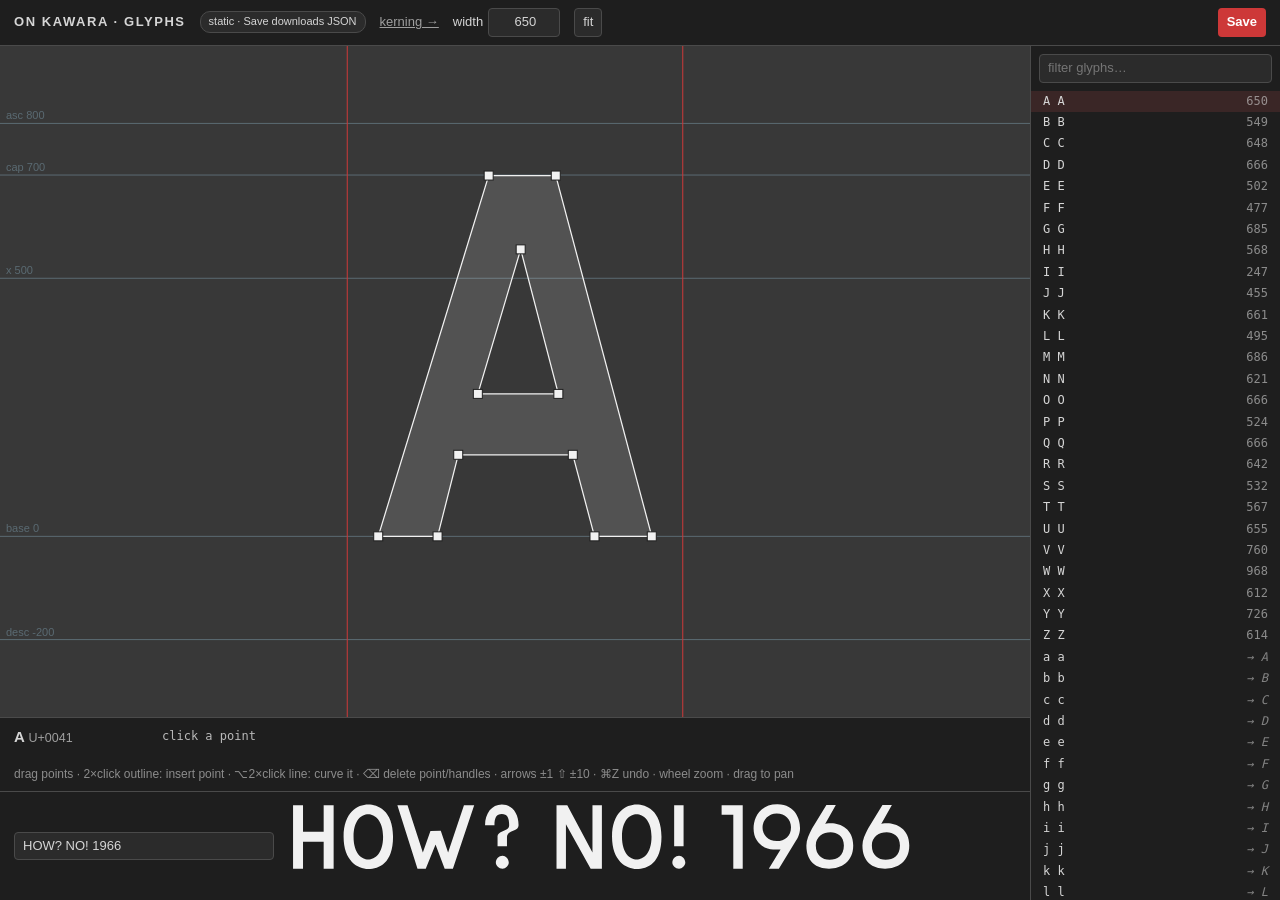
==== www/glyphed.html @ 5fe81267 "Add a browser glyph editor next to the kerning workbench glyphed.html edits outlines and widths; the" ====
<!DOCTYPE html>
<html>
<head>
<meta charset="utf-8">
<title>On Kawara — glyph editor</title>
<style>
  :root {
    --bg: #383838; --fg: #f1f1f1;
    --panel: #1e1e1e; --panel-fg: #d5d5d5; --accent: #cd3838; --line: #4a4a4a;
    --metric: #5a6a72; --handle: #7ec3e0;
  }
  * { box-sizing: border-box; }
  body {
    margin: 0; height: 100vh; display: flex; flex-direction: column;
    background: var(--panel); color: var(--panel-fg);
    font: 13px/1.45 -apple-system, "Segoe UI", Helvetica, Arial, sans-serif;
    -webkit-font-smoothing: antialiased;
  }
  header {
    display: flex; align-items: center; gap: 14px; padding: 8px 14px;
    border-bottom: 1px solid var(--line); flex-wrap: wrap;
  }
  header h1 { font-size: 13px; letter-spacing: .12em; margin: 0; font-weight: 600; }
  header a { color: var(--panel-fg); opacity: .7; }
  header label { display: flex; align-items: center; gap: 5px; white-space: nowrap; }
  select, input[type=text], input[type=number], button {
    background: #2b2b2b; color: var(--panel-fg); border: 1px solid var(--line);
    border-radius: 4px; padding: 4px 8px; font: inherit;
  }
  button { cursor: pointer; }
  button:hover { border-color: #888; }
  button.primary { background: var(--accent); color: #fff; border-color: transparent; font-weight: 600; }
  #status { font-size: 12px; opacity: .85; min-width: 130px; }
  #mode-pill { font-size: 11px; padding: 2px 8px; border-radius: 10px; background: #2b2b2b; border: 1px solid var(--line); }
  main { flex: 1; display: flex; min-height: 0; }
  #stage { flex: 1; display: flex; flex-direction: column; min-width: 0; }
  #canvas { flex: 1; display: block; background: var(--bg); cursor: default; touch-action: none; }
  #canvas .metric { stroke: var(--metric); stroke-width: 1; vector-effect: non-scaling-stroke; }
  #canvas .metric.accent { stroke: var(--accent); }
  #canvas text.mlabel { fill: var(--metric); font-size: 11px; }
  #canvas .outline { fill: rgba(241,241,241,.14); stroke: #f1f1f1; stroke-width: 1.25; vector-effect: non-scaling-stroke; }
  #canvas .outline.ghost { fill: rgba(241,241,241,.10); stroke: none; }
  #canvas .handle-line { stroke: var(--handle); stroke-width: 1; vector-effect: non-scaling-stroke; opacity: .7; }
  #canvas .seg { fill: none; stroke: rgba(0,0,0,0); stroke-width: 12; vector-effect: non-scaling-stroke; pointer-events: stroke; cursor: copy; }
  #canvas .seg:hover { stroke: rgba(126,195,224,.35); }
  #canvas .node { cursor: grab; }
  #canvas .node.on  { fill: #f1f1f1; stroke: #1e1e1e; stroke-width: 1; }
  #canvas .node.off { fill: var(--bg); stroke: var(--handle); stroke-width: 1.5; }
  #canvas .node.sel { fill: var(--accent); stroke: #fff; }
  #inspector {
    border-top: 1px solid var(--line); padding: 8px 14px;
    display: flex; gap: 18px; align-items: center; flex-wrap: wrap; min-height: 46px;
  }
  #glyphname { font-size: 15px; font-weight: 600; min-width: 130px; }
  #glyphname small { font-weight: 400; opacity: .7; }
  #nodeinfo { font-family: ui-monospace, Menlo, monospace; font-size: 12px; opacity: .85; min-width: 170px; }
  #widthval { width: 72px; text-align: right; }
  #hint { opacity: .6; font-size: 12px; }
  #previewbar { border-top: 1px solid var(--line); padding: 6px 14px; display: flex; gap: 10px; align-items: center; }
  #previewtext { width: 260px; }
  #preview { flex: 1; height: 96px; }
  #preview path { fill: var(--fg); }
  aside { width: 250px; border-left: 1px solid var(--line); display: flex; flex-direction: column; }
  aside input { margin: 8px; }
  #glyphlist { flex: 1; overflow: auto; font-family: ui-monospace, Menlo, monospace; font-size: 12px; }
  #glyphlist div { display: flex; justify-content: space-between; padding: 2px 12px; cursor: pointer; }
  #glyphlist div:hover { background: #2b2b2b; }
  #glyphlist div.cur { background: #3a2626; }
  #glyphlist .w { opacity: .6; }
  #glyphlist .comp { opacity: .55; font-style: italic; }
</style>
</head>
<body>
<header>
  <h1>ON KAWARA · GLYPHS</h1>
  <span id="mode-pill">…</span>
  <a href="kern.html">kerning →</a>
  <label>width <input type="number" id="widthval" step="1"></label>
  <button id="fit" title="fit the glyph in the view">fit</button>
  <span style="flex:1"></span>
  <span id="status"></span>
  <button id="save" class="primary">Save</button>
</header>
<main>
  <div id="stage">
    <svg id="canvas"></svg>
    <div id="inspector">
      <span id="glyphname">—</span>
      <span id="nodeinfo">click a point</span>
      <span id="hint">drag points · 2×click outline: insert point · ⌥2×click line: curve it · ⌫ delete point/handles · arrows ±1 ⇧ ±10 · ⌘Z undo · wheel zoom · drag to pan</span>
    </div>
    <div id="previewbar">
      <input type="text" id="previewtext" spellcheck="false" autocomplete="off">
      <svg id="preview" preserveAspectRatio="xMinYMid meet"></svg>
    </div>
  </div>
  <aside>
    <input type="text" id="filter" placeholder="filter glyphs…">
    <div id="glyphlist"></div>
  </aside>
</main>

<script src="glyphdata.js"></script>
<script src="kerning.js"></script>
<script>
(function () {
  const $ = s => document.querySelector(s);
  const SVGNS = "http://www.w3.org/2000/svg";
  const canvas = $("#canvas"), status = $("#status");
  let DATA = null, live = false;
  let cur = null;          // current glyph name
  let sel = null;          // {pi, ni} selected node
  let dirty = false;
  let undoStack = [], lastUndoPush = 0;
  let view = { k: 0.5, tx: 200, ty: 550 };   // font -> screen: sx = x*k+tx, sy = -y*k+ty

  // ---------- data ----------
  const G = () => DATA.glyphs[cur];
  const isEditable = () => G().paths.length > 0 || !G().components.length;
  function resolvedPaths(name, seen) {
    // outline paths with component references flattened (translate only)
    const g = DATA.glyphs[name];
    if (!g || (seen = seen || new Set()).has(name)) return [];
    seen.add(name);
    const out = g.paths.map(p => p.nodes);
    for (const c of g.components) {
      const [, , , , tx, ty] = c.transform;
      for (const nodes of resolvedPaths(c.name, seen))
        out.push(nodes.map(n => [n[0] + tx, n[1] + ty, n[2], n[3]]));
    }
    return out;
  }
  function pathD(nodes) {
    const on = nodes.map((n, i) => n[2] !== "OFFCURVE" ? i : -1).filter(i => i >= 0);
    if (!on.length) return "";
    const st = on[on.length - 1];
    let d = `M ${nodes[st][0]} ${nodes[st][1]}`, offs = [];
    for (let s = 1; s <= nodes.length; s++) {
      const n = nodes[(st + s) % nodes.length];
      if (n[2] === "OFFCURVE") { offs.push(n); continue; }
      if (n[2] === "CURVE" && offs.length === 2)
        d += ` C ${offs[0][0]} ${offs[0][1]} ${offs[1][0]} ${offs[1][1]} ${n[0]} ${n[1]}`;
      else d += ` L ${n[0]} ${n[1]}`;
      offs = [];
    }
    return d + " Z";
  }

  // ---------- editor canvas ----------
  const toScreen = (x, y) => [x * view.k + view.tx, -y * view.k + view.ty];
  const toFont = (sx, sy) => [(sx - view.tx) / view.k, -(sy - view.ty) / view.k];
  function el(tag, attrs, parent) {
    const e = document.createElementNS(SVGNS, tag);
    for (const k in attrs) e.setAttribute(k, attrs[k]);
    (parent || canvas).appendChild(e);
    return e;
  }
  function anchorOf(nodes, ni) {
    // the on-curve node an off-curve handle hangs off
    const prev = nodes[(ni - 1 + nodes.length) % nodes.length];
    return prev[2] !== "OFFCURVE" ? (ni - 1 + nodes.length) % nodes.length
                                  : (ni + 1) % nodes.length;
  }
  function segIdx(nodes, si) {
    // the segment ENDING at on-curve node si: its start node and off-curves
    const n = nodes.length, p1 = (si - 1 + n) % n, p2 = (si - 2 + n) % n;
    if (nodes[p1][2] === "OFFCURVE" && nodes[p2][2] === "OFFCURVE")
      return { ai: (si - 3 + n) % n, offs: [p2, p1] };
    return { ai: p1, offs: [] };
  }
  function render() {
    canvas.innerHTML = "";
    if (!cur) return;
    const g = G(), M = DATA.metrics;
    const wpx = canvas.clientWidth;
    // metrics
    for (const [y, label] of [[M.descender, "desc"], [0, "base"],
                              [M.xHeight, "x"], [M.capHeight, "cap"], [M.ascender, "asc"]]) {
      const [, sy] = toScreen(0, y);
      el("line", { x1: 0, y1: sy, x2: wpx, y2: sy, class: "metric" });
      const t = el("text", { x: 6, y: sy - 4, class: "mlabel" });
      t.textContent = `${label} ${y}`;
    }
    for (const [x, cls] of [[0, "metric accent"], [g.width, "metric accent"]]) {
      const [sx] = toScreen(x, 0);
      el("line", { x1: sx, y1: 0, x2: sx, y2: canvas.clientHeight, class: cls });
    }
    // outline (components ghosted, own paths live)
    const world = `matrix(${view.k},0,0,${-view.k},${view.tx},${view.ty})`;
    const d = g.paths.map(p => pathD(p.nodes)).join(" ");
    if (g.components.length) {
      const gd = resolvedPaths(cur).map(pathD).join(" ");
      el("path", { d: gd, class: "outline ghost", transform: world });
    }
    if (d) el("path", { d, class: "outline", transform: world });
    // invisible fat strokes per segment, for insert-point double-clicks
    if (isEditable()) g.paths.forEach((p, pi) => p.nodes.forEach((n, si) => {
      if (n[2] === "OFFCURVE") return;
      const s = segIdx(p.nodes, si), a = p.nodes[s.ai];
      let sd = `M ${a[0]} ${a[1]}`;
      sd += s.offs.length === 2
        ? ` C ${p.nodes[s.offs[0]][0]} ${p.nodes[s.offs[0]][1]} ${p.nodes[s.offs[1]][0]} ${p.nodes[s.offs[1]][1]} ${n[0]} ${n[1]}`
        : ` L ${n[0]} ${n[1]}`;
      const e = el("path", { d: sd, class: "seg", transform: world });
      e.dataset.pi = pi; e.dataset.si = si;
    }));
    // handles + nodes
    g.paths.forEach((p, pi) => p.nodes.forEach((n, ni) => {
      if (n[2] !== "OFFCURVE") return;
      const a = p.nodes[anchorOf(p.nodes, ni)];
      const [x1, y1] = toScreen(n[0], n[1]), [x2, y2] = toScreen(a[0], a[1]);
      el("line", { x1, y1, x2, y2, class: "handle-line" });
    }));
    g.paths.forEach((p, pi) => p.nodes.forEach((n, ni) => {
      const [sx, sy] = toScreen(n[0], n[1]);
      const isSel = sel && sel.pi === pi && sel.ni === ni;
      const cls = `node ${n[2] === "OFFCURVE" ? "off" : "on"}${isSel ? " sel" : ""}`;
      const e = n[2] === "OFFCURVE"
        ? el("circle", { cx: sx, cy: sy, r: 4.5, class: cls })
        : el("rect", { x: sx - 4.5, y: sy - 4.5, width: 9, height: 9, class: cls });
      e.dataset.pi = pi; e.dataset.ni = ni;
    }));
    updateInspector();
  }
  function updateInspector() {
    const g = G();
    $("#glyphname").innerHTML = g ? `${g.name} <small>${g.unicode ? "U+" + g.unicode : ""}${
      g.components.length ? " · component of " + g.components.map(c => c.name).join("+") : ""}</small>` : "—";
    $("#widthval").value = g ? g.width : "";
    const ni = $("#nodeinfo");
    if (sel && g.paths[sel.pi]) {
      const n = g.paths[sel.pi].nodes[sel.ni];
      ni.textContent = `${n[2]}${n[3] ? " SMOOTH" : ""}  (${n[0]}, ${n[1]})`;
    } else ni.textContent = g && !g.paths.length ? "no outline — component or space" : "click a point";
  }
  function fit() {
    const g = G();
    if (!g) return;
    const w = canvas.clientWidth, h = canvas.clientHeight;
    view.k = Math.min(w / (g.width + 500), h / 1300);
    view.tx = (w - g.width * view.k) / 2;
    view.ty = h / 2 + 300 * view.k;   // centre of [-200, 800] at mid-height
    render();
  }

  // ---------- editing ----------
  function pushUndo(force) {
    if (!force && Date.now() - lastUndoPush < 400) return;
    undoStack.push(JSON.stringify({ paths: G().paths, width: G().width }));
    if (undoStack.length > 200) undoStack.shift();
    lastUndoPush = Date.now();
  }
  function undo() {
    if (!undoStack.length) return;
    const snap = JSON.parse(undoStack.pop());
    G().paths = snap.paths; G().width = snap.width;
    markDirty(); render(); renderPreview();
  }
  function markDirty() {
    dirty = true;
    status.textContent = "● unsaved changes";
  }
  function moveNode(pi, ni, dx, dy) {
    const nodes = G().paths[pi].nodes, n = nodes[ni];
    if (n[2] !== "OFFCURVE") {
      // an on-curve point drags its attached handles along
      n[0] += dx; n[1] += dy;
      for (const j of [(ni - 1 + nodes.length) % nodes.length, (ni + 1) % nodes.length]) {
        if (nodes[j][2] === "OFFCURVE" && anchorOf(nodes, j) === ni) {
          nodes[j][0] += dx; nodes[j][1] += dy;
        }
      }
    } else {
      n[0] += dx; n[1] += dy;
      const ai = anchorOf(nodes, ni), a = nodes[ai];
      if (a[3]) {  // smooth anchor: keep the opposite handle collinear
        const oi = (ai === (ni + 1) % nodes.length)
          ? (ai + 1) % nodes.length : (ai - 1 + nodes.length) % nodes.length;
        const o = nodes[oi];
        if (o[2] === "OFFCURVE" && oi !== ni) {
          const vx = a[0] - n[0], vy = a[1] - n[1], len = Math.hypot(vx, vy) || 1;
          const olen = Math.hypot(o[0] - a[0], o[1] - a[1]);
          o[0] = Math.round(a[0] + vx / len * olen);
          o[1] = Math.round(a[1] + vy / len * olen);
        }
      }
    }
    markDirty();
  }

  // ---------- topology: insert / convert / delete ----------
  const lerp = (a, b, t) => [a[0] + (b[0] - a[0]) * t, a[1] + (b[1] - a[1]) * t];
  const rn = p => [Math.round(p[0]), Math.round(p[1])];
  function rotateTo(nodes, ai) {
    // make index ai the first node so segment edits are contiguous splices
    nodes.push(...nodes.splice(0, ai));
  }
  function cubicAt(A, c1, c2, B, t) {
    const u = 1 - t;
    return [u*u*u*A[0] + 3*u*u*t*c1[0] + 3*u*t*t*c2[0] + t*t*t*B[0],
            u*u*u*A[1] + 3*u*u*t*c1[1] + 3*u*t*t*c2[1] + t*t*t*B[1]];
  }
  function insertOnSegment(pi, si, fx, fy) {
    const nodes = G().paths[pi].nodes, s = segIdx(nodes, si);
    rotateTo(nodes, s.ai);
    if (s.offs.length) {
      // cubic: de Casteljau split at the t nearest the click — shape unchanged
      const [A, c1, c2, B] = nodes.slice(0, 4);
      let bt = 0.5, bd = Infinity;
      for (let t = 0.02; t < 1; t += 0.02) {
        const p = cubicAt(A, c1, c2, B, t);
        const d2 = (p[0] - fx) ** 2 + (p[1] - fy) ** 2;
        if (d2 < bd) { bd = d2; bt = t; }
      }
      const p01 = lerp(A, c1, bt), p12 = lerp(c1, c2, bt), p23 = lerp(c2, B, bt);
      const p012 = lerp(p01, p12, bt), p123 = lerp(p12, p23, bt);
      const P = lerp(p012, p123, bt);
      nodes.splice(1, 2,
        [...rn(p01), "OFFCURVE", false], [...rn(p012), "OFFCURVE", false],
        [...rn(P), "CURVE", true],
        [...rn(p123), "OFFCURVE", false], [...rn(p23), "OFFCURVE", false]);
    } else {
      // line: put the new point on the segment, where clicked
      const [A, B] = nodes;
      const abx = B[0] - A[0], aby = B[1] - A[1];
      const t = Math.max(.05, Math.min(.95,
        ((fx - A[0]) * abx + (fy - A[1]) * aby) / (abx * abx + aby * aby || 1)));
      nodes.splice(1, 0, [...rn(lerp(A, B, t)), "LINE", false]);
    }
    sel = null; markDirty();
  }
  function lineToCurve(pi, si) {
    const nodes = G().paths[pi].nodes, s = segIdx(nodes, si);
    if (s.offs.length) return;   // already a curve
    rotateTo(nodes, s.ai);
    const [A, B] = nodes;
    B[2] = "CURVE";
    nodes.splice(1, 0,
      [...rn(lerp(A, B, 1 / 3)), "OFFCURVE", false],
      [...rn(lerp(A, B, 2 / 3)), "OFFCURVE", false]);
    sel = null; markDirty();
  }
  function deleteSelected() {
    if (!sel || !isEditable()) return;
    const nodes = G().paths[sel.pi].nodes, node = nodes[sel.ni];
    if (node[2] === "OFFCURVE") {
      // drop both handles — the segment falls back to a straight line
      pushUndo(true);
      let bi = sel.ni;
      while (nodes[bi][2] === "OFFCURVE") bi = (bi + 1) % nodes.length;
      rotateTo(nodes, segIdx(nodes, bi).ai);
      nodes.splice(1, 2);
      nodes[1][2] = "LINE"; nodes[1][3] = false;
    } else {
      if (nodes.filter(n => n[2] !== "OFFCURVE").length <= 2) {
        status.textContent = "not deleted — a contour needs 3+ on-curve points";
        return;
      }
      pushUndo(true);
      const s = segIdx(nodes, sel.ni);
      rotateTo(nodes, s.ai);
      nodes.splice(1, s.offs.length + 1);      // incoming handles + the point
      if (nodes[1][2] === "OFFCURVE") {        // outgoing handles too
        nodes.splice(1, 2);
        nodes[1][2] = "LINE"; nodes[1][3] = false;
      }
    }
    sel = null; markDirty();
  }

  let drag = null;   // {pi, ni, fx, fy} or {pan: true, sx, sy, tx, ty}
  canvas.addEventListener("pointerdown", e => {
    const t = e.target;
    if (t.dataset && t.dataset.ni !== undefined && isEditable()) {
      sel = { pi: +t.dataset.pi, ni: +t.dataset.ni };
      const [fx, fy] = toFont(e.offsetX, e.offsetY);
      drag = { pi: sel.pi, ni: sel.ni, fx, fy };
      pushUndo(true);
      render();
    } else {
      drag = { pan: true, sx: e.offsetX, sy: e.offsetY, tx: view.tx, ty: view.ty };
    }
    canvas.setPointerCapture(e.pointerId);
  });
  canvas.addEventListener("pointermove", e => {
    if (!drag) return;
    if (drag.pan) {
      view.tx = drag.tx + e.offsetX - drag.sx;
      view.ty = drag.ty + e.offsetY - drag.sy;
      render();
      return;
    }
    const [fx, fy] = toFont(e.offsetX, e.offsetY);
    const dx = Math.round(fx - drag.fx), dy = Math.round(fy - drag.fy);
    if (!dx && !dy) return;
    moveNode(drag.pi, drag.ni, dx, dy);
    drag.fx += dx; drag.fy += dy;
    render(); renderPreview();
  });
  canvas.addEventListener("pointerup", () => { drag = null; });
  canvas.addEventListener("dblclick", e => {
    const t = e.target;
    if (!t.dataset || t.dataset.si === undefined || !isEditable()) return;
    pushUndo(true);
    const [fx, fy] = toFont(e.offsetX, e.offsetY);
    if (e.altKey) lineToCurve(+t.dataset.pi, +t.dataset.si);
    else insertOnSegment(+t.dataset.pi, +t.dataset.si, fx, fy);
    render(); renderPreview();
  });
  canvas.addEventListener("wheel", e => {
    e.preventDefault();
    const f = Math.exp(-e.deltaY * 0.002);
    const [fx, fy] = toFont(e.offsetX, e.offsetY);
    view.k *= f;
    view.tx = e.offsetX - fx * view.k;
    view.ty = e.offsetY + fy * view.k;
    render();
  }, { passive: false });

  document.addEventListener("keydown", e => {
    if (e.target.tagName === "INPUT" || e.target.tagName === "TEXTAREA") return;
    if ((e.metaKey || e.ctrlKey) && e.key.toLowerCase() === "z") { undo(); e.preventDefault(); return; }
    if (!sel || !isEditable()) return;
    if (e.key === "Backspace" || e.key === "Delete") {
      deleteSelected(); render(); renderPreview();
      e.preventDefault(); return;
    }
    const step = e.shiftKey ? 10 : 1;
    const dir = { ArrowLeft: [-step, 0], ArrowRight: [step, 0],
                  ArrowUp: [0, step], ArrowDown: [0, -step] }[e.key];
    if (!dir) return;
    pushUndo();
    moveNode(sel.pi, sel.ni, dir[0], dir[1]);
    render(); renderPreview();
    e.preventDefault();
  });

  $("#widthval").addEventListener("change", e => {
    const v = parseInt(e.target.value, 10);
    if (isNaN(v) || v < 0 || !cur) return;
    pushUndo(true);
    G().width = v;
    markDirty(); render(); renderPreview();
  });
  $("#fit").addEventListener("click", fit);

  // ---------- preview strip ----------
  const charToGlyph = {};
  function renderPreview() {
    const svg = $("#preview");
    svg.innerHTML = "";
    const kern = window.KAWARA ? window.KAWARA.kerning : {};
    let x = 0, prev = null;
    const frag = document.createDocumentFragment();
    for (const ch of $("#previewtext").value) {
      const name = charToGlyph[ch];
      if (!name) { prev = null; x += 299; continue; }
      if (prev && kern[prev] && kern[prev][name] !== undefined) x += kern[prev][name];
      const d = resolvedPaths(name).map(pathD).join(" ");
      if (d) {
        const p = document.createElementNS(SVGNS, "path");
        p.setAttribute("d", d);
        p.setAttribute("transform", `translate(${x},0) scale(1,-1)`);
        frag.appendChild(p);
      }
      x += DATA.glyphs[name].width;
      prev = name;
    }
    svg.setAttribute("viewBox", `-40 -780 ${Math.max(x + 80, 400)} 1060`);
    svg.appendChild(frag);
  }
  $("#previewtext").addEventListener("input", () => {
    localStorage.kawaraGlyphSample = $("#previewtext").value;
    renderPreview();
  });

  // ---------- glyph list ----------
  function renderList() {
    const q = $("#filter").value.trim().toLowerCase();
    const list = $("#glyphlist");
    list.innerHTML = "";
    for (const name of DATA.order) {
      const g = DATA.glyphs[name];
      const ch = DATA.glyphToChar[name] || "";
      if (q && !name.toLowerCase().includes(q) && ch.toLowerCase() !== q) continue;
      const row = document.createElement("div");
      if (name === cur) row.classList.add("cur");
      const tag = g.components.length ? `<span class="comp">→ ${g.components.map(c => c.name).join("+")}</span>`
                                      : `<span class="w">${g.width}</span>`;
      row.innerHTML = `<span>${ch ? ch + "  " : ""}${name}</span>${tag}`;
      row.onclick = () => selectGlyph(name);
      list.appendChild(row);
    }
  }
  $("#filter").addEventListener("input", renderList);
  function selectGlyph(name) {
    if (dirty && !confirm("Discard unsaved changes to " + cur + "?")) return;
    cur = name; sel = null; dirty = false; undoStack = [];
    status.textContent = "";
    renderList(); fit(); renderPreview();
  }

  // ---------- save ----------
  async function save() {
    if (!cur) return;
    const g = G();
    const body = { name: cur, width: g.width };
    if (g.paths.length) body.paths = g.paths;
    if (live) {
      status.textContent = "saving + rebuilding…";
      try {
        const res = await fetch("/api/glyph", {
          method: "POST", headers: { "Content-Type": "application/json" },
          body: JSON.stringify(body),
        });
        const out = await res.json();
        if (!res.ok) throw new Error(out.error || res.status);
        dirty = false;
        status.textContent = `saved ${cur} · font rebuilt`;
      } catch (err) {
        status.textContent = "save failed: " + err.message;
      }
    } else {
      const blob = new Blob([JSON.stringify(body, null, 1)], { type: "application/json" });
      const a = document.createElement("a");
      a.href = URL.createObjectURL(blob);
      a.download = `glyph-${cur}.json`;
      a.click();
      dirty = false;
      status.textContent = `downloaded — run: make apply-glyph FILE=glyph-${cur}.json`;
    }
  }
  $("#save").addEventListener("click", save);
  window.addEventListener("beforeunload", e => { if (dirty) e.preventDefault(); });

  // ---------- init ----------
  async function init() {
    try {
      const res = await fetch("/api/glyphs");
      if (!res.ok) throw new Error();
      DATA = await res.json();
      live = true;
    } catch {
      DATA = window.KAWARA_GLYPHS || null;
      live = false;
    }
    $("#mode-pill").textContent = live ? "live · saves to kawara2.glyphs" : "static · Save downloads JSON";
    if (!DATA) {
      document.body.innerHTML = "<p style='padding:2em'>glyphdata.js missing — run <code>make build</code> first.</p>";
      return;
    }
    for (const [g, c] of Object.entries(DATA.glyphToChar)) charToGlyph[c] = g;
    $("#previewtext").value = localStorage.kawaraGlyphSample || "HOW? NO! 1966";
    const want = new URLSearchParams(location.search).get("g");
    cur = (want && DATA.glyphs[want]) ? want
        : DATA.order.find(n => DATA.glyphs[n].paths.length) || DATA.order[0];
    renderList(); fit(); renderPreview();
    new ResizeObserver(() => { render(); }).observe(canvas);
  }
  init();
})();
</script>
</body>
</html>
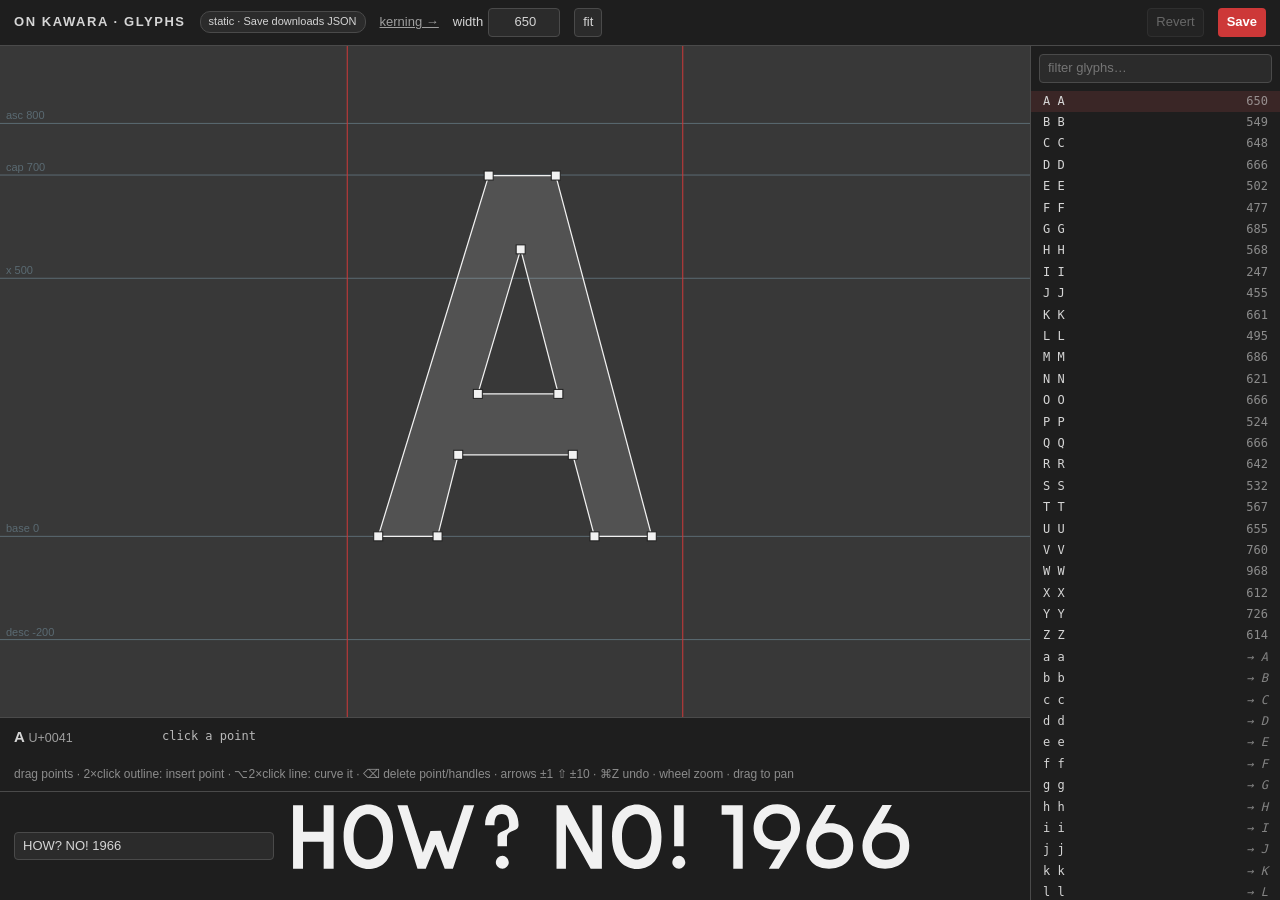
==== commit da2634ec: "Add a Revert button to the glyph editor Restores the glyph to its last saved state (as loaded, or as" ====
--- a/www/glyphed.html
+++ b/www/glyphed.html
@@ -29,6 +29,7 @@
   }
   button { cursor: pointer; }
   button:hover { border-color: #888; }
+  button:disabled { opacity: .4; cursor: default; border-color: var(--line); }
   button.primary { background: var(--accent); color: #fff; border-color: transparent; font-weight: 600; }
   #status { font-size: 12px; opacity: .85; min-width: 130px; }
   #mode-pill { font-size: 11px; padding: 2px 8px; border-radius: 10px; background: #2b2b2b; border: 1px solid var(--line); }
@@ -79,6 +80,7 @@
   <button id="fit" title="fit the glyph in the view">fit</button>
   <span style="flex:1"></span>
   <span id="status"></span>
+  <button id="revert" title="discard changes since the last save (⌘Z brings them back)" disabled>Revert</button>
   <button id="save" class="primary">Save</button>
 </header>
 <main>
@@ -110,7 +112,7 @@
   let DATA = null, live = false;
   let cur = null;          // current glyph name
   let sel = null;          // {pi, ni} selected node
-  let dirty = false;
+  let dirty = false, savedState = "";
   let undoStack = [], lastUndoPush = 0;
   let view = { k: 0.5, tx: 200, ty: 550 };   // font -> screen: sx = x*k+tx, sy = -y*k+ty
 
@@ -149,6 +151,12 @@
   // ---------- editor canvas ----------
   const toScreen = (x, y) => [x * view.k + view.tx, -y * view.k + view.ty];
   const toFont = (sx, sy) => [(sx - view.tx) / view.k, -(sy - view.ty) / view.k];
+  function canvasXY(e) {
+    // offsetX is relative to the event target, which for a node or segment
+    // is an SVG child — always measure against the canvas itself
+    const r = canvas.getBoundingClientRect();
+    return [e.clientX - r.left, e.clientY - r.top];
+  }
   function el(tag, attrs, parent) {
     const e = document.createElementNS(SVGNS, tag);
     for (const k in attrs) e.setAttribute(k, attrs[k]);
@@ -228,8 +236,8 @@
       g.components.length ? " · component of " + g.components.map(c => c.name).join("+") : ""}</small>` : "—";
     $("#widthval").value = g ? g.width : "";
     const ni = $("#nodeinfo");
-    if (sel && g.paths[sel.pi]) {
-      const n = g.paths[sel.pi].nodes[sel.ni];
+    const n = sel && g.paths[sel.pi] && g.paths[sel.pi].nodes[sel.ni];
+    if (n) {
       ni.textContent = `${n[2]}${n[3] ? " SMOOTH" : ""}  (${n[0]}, ${n[1]})`;
     } else ni.textContent = g && !g.paths.length ? "no outline — component or space" : "click a point";
   }
@@ -244,9 +252,10 @@
   }
 
   // ---------- editing ----------
+  const snapshot = () => JSON.stringify({ paths: G().paths, width: G().width });
   function pushUndo(force) {
     if (!force && Date.now() - lastUndoPush < 400) return;
-    undoStack.push(JSON.stringify({ paths: G().paths, width: G().width }));
+    undoStack.push(snapshot());
     if (undoStack.length > 200) undoStack.shift();
     lastUndoPush = Date.now();
   }
@@ -254,11 +263,29 @@
     if (!undoStack.length) return;
     const snap = JSON.parse(undoStack.pop());
     G().paths = snap.paths; G().width = snap.width;
+    if (sel && !(G().paths[sel.pi] && G().paths[sel.pi].nodes[sel.ni])) sel = null;
     markDirty(); render(); renderPreview();
   }
+  function revert() {
+    // back to the last saved state; undoable, so no confirm needed
+    if (!dirty) return;
+    pushUndo(true);
+    const snap = JSON.parse(savedState);
+    G().paths = snap.paths; G().width = snap.width;
+    sel = null;
+    markDirty(); render(); renderPreview();
+    status.textContent = "reverted · ⌘Z to restore edits";
+  }
+  function markClean() {
+    savedState = snapshot();
+    dirty = false;
+    $("#revert").disabled = true;
+  }
   function markDirty() {
-    dirty = true;
-    status.textContent = "● unsaved changes";
+    // undoing back to the saved state makes the glyph clean again
+    dirty = snapshot() !== savedState;
+    status.textContent = dirty ? "● unsaved changes" : "";
+    $("#revert").disabled = !dirty;
   }
   function moveNode(pi, ni, dx, dy) {
     const nodes = G().paths[pi].nodes, n = nodes[ni];
@@ -277,7 +304,14 @@
         const oi = (ai === (ni + 1) % nodes.length)
           ? (ai + 1) % nodes.length : (ai - 1 + nodes.length) % nodes.length;
         const o = nodes[oi];
-        if (o[2] === "OFFCURVE" && oi !== ni) {
+        if (o[2] !== "OFFCURVE") {
+          // the other side is a straight line: the handle may only slide
+          // along that line's direction, or the "smooth" point gets a kink
+          const vx = a[0] - o[0], vy = a[1] - o[1], len = Math.hypot(vx, vy) || 1;
+          const t = Math.max(0, ((n[0] - a[0]) * vx + (n[1] - a[1]) * vy) / len);
+          n[0] = Math.round(a[0] + vx / len * t);
+          n[1] = Math.round(a[1] + vy / len * t);
+        } else if (oi !== ni) {
           const vx = a[0] - n[0], vy = a[1] - n[1], len = Math.hypot(vx, vy) || 1;
           const olen = Math.hypot(o[0] - a[0], o[1] - a[1]);
           o[0] = Math.round(a[0] + vx / len * olen);
@@ -291,53 +325,69 @@
   // ---------- topology: insert / convert / delete ----------
   const lerp = (a, b, t) => [a[0] + (b[0] - a[0]) * t, a[1] + (b[1] - a[1]) * t];
   const rn = p => [Math.round(p[0]), Math.round(p[1])];
-  function rotateTo(nodes, ai) {
-    // make index ai the first node so segment edits are contiguous splices
+  function editFrom(nodes, ai, fn) {
+    // Run fn with index ai rotated to the front, so segment edits are
+    // contiguous splices, then rotate back: the last node is the contour's
+    // start point in .glyphs files, and it must not move (start point,
+    // direction and git diffs all depend on it).
+    const before = nodes.slice();
     nodes.push(...nodes.splice(0, ai));
+    fn(nodes);
+    let k = nodes.indexOf(before[before.length - 1]);
+    for (let i = before.length - 1; k < 0 && i >= 0; i--)   // start was deleted:
+      if (before[i][2] !== "OFFCURVE") k = nodes.indexOf(before[i]);   // previous on-curve
+    if (k >= 0) nodes.push(...nodes.splice(0, k + 1));
   }
   function cubicAt(A, c1, c2, B, t) {
     const u = 1 - t;
     return [u*u*u*A[0] + 3*u*u*t*c1[0] + 3*u*t*t*c2[0] + t*t*t*B[0],
             u*u*u*A[1] + 3*u*u*t*c1[1] + 3*u*t*t*c2[1] + t*t*t*B[1]];
   }
+  function nearestT(A, c1, c2, B, fx, fy) {
+    // coarse scan, then narrow around the best sample
+    const dist = t => { const p = cubicAt(A, c1, c2, B, t); return (p[0] - fx) ** 2 + (p[1] - fy) ** 2; };
+    let bt = 0.5, bd = Infinity;
+    for (let t = 0.02; t < 1; t += 0.02) { const d = dist(t); if (d < bd) { bd = d; bt = t; } }
+    for (let step = 0.01; step > 1e-4; step /= 2)
+      for (const t of [bt - step, bt + step])
+        if (t > 0 && t < 1) { const d = dist(t); if (d < bd) { bd = d; bt = t; } }
+    return bt;
+  }
   function insertOnSegment(pi, si, fx, fy) {
     const nodes = G().paths[pi].nodes, s = segIdx(nodes, si);
-    rotateTo(nodes, s.ai);
-    if (s.offs.length) {
-      // cubic: de Casteljau split at the t nearest the click — shape unchanged
-      const [A, c1, c2, B] = nodes.slice(0, 4);
-      let bt = 0.5, bd = Infinity;
-      for (let t = 0.02; t < 1; t += 0.02) {
-        const p = cubicAt(A, c1, c2, B, t);
-        const d2 = (p[0] - fx) ** 2 + (p[1] - fy) ** 2;
-        if (d2 < bd) { bd = d2; bt = t; }
+    editFrom(nodes, s.ai, nodes => {
+      if (s.offs.length) {
+        // cubic: de Casteljau split at the t nearest the click — shape unchanged
+        const [A, c1, c2, B] = nodes.slice(0, 4);
+        const t = nearestT(A, c1, c2, B, fx, fy);
+        const p01 = lerp(A, c1, t), p12 = lerp(c1, c2, t), p23 = lerp(c2, B, t);
+        const p012 = lerp(p01, p12, t), p123 = lerp(p12, p23, t);
+        const P = lerp(p012, p123, t);
+        nodes.splice(1, 2,
+          [...rn(p01), "OFFCURVE", false], [...rn(p012), "OFFCURVE", false],
+          [...rn(P), "CURVE", true],
+          [...rn(p123), "OFFCURVE", false], [...rn(p23), "OFFCURVE", false]);
+      } else {
+        // line: put the new point on the segment, where clicked
+        const [A, B] = nodes;
+        const abx = B[0] - A[0], aby = B[1] - A[1];
+        const t = Math.max(.05, Math.min(.95,
+          ((fx - A[0]) * abx + (fy - A[1]) * aby) / (abx * abx + aby * aby || 1)));
+        nodes.splice(1, 0, [...rn(lerp(A, B, t)), "LINE", false]);
       }
-      const p01 = lerp(A, c1, bt), p12 = lerp(c1, c2, bt), p23 = lerp(c2, B, bt);
-      const p012 = lerp(p01, p12, bt), p123 = lerp(p12, p23, bt);
-      const P = lerp(p012, p123, bt);
-      nodes.splice(1, 2,
-        [...rn(p01), "OFFCURVE", false], [...rn(p012), "OFFCURVE", false],
-        [...rn(P), "CURVE", true],
-        [...rn(p123), "OFFCURVE", false], [...rn(p23), "OFFCURVE", false]);
-    } else {
-      // line: put the new point on the segment, where clicked
-      const [A, B] = nodes;
-      const abx = B[0] - A[0], aby = B[1] - A[1];
-      const t = Math.max(.05, Math.min(.95,
-        ((fx - A[0]) * abx + (fy - A[1]) * aby) / (abx * abx + aby * aby || 1)));
-      nodes.splice(1, 0, [...rn(lerp(A, B, t)), "LINE", false]);
-    }
+    });
     sel = null; markDirty();
   }
   function lineToCurve(pi, si) {
     const nodes = G().paths[pi].nodes, s = segIdx(nodes, si);
     if (s.offs.length) return;   // already a curve
-    rotateTo(nodes, s.ai);
-    const [A, B] = nodes;
-    B[2] = "CURVE";
-    nodes.splice(1, 0,
-      [...rn(lerp(A, B, 1 / 3)), "OFFCURVE", false],
-      [...rn(lerp(A, B, 2 / 3)), "OFFCURVE", false]);
+    editFrom(nodes, s.ai, nodes => {
+      const [A, B] = nodes;
+      B[2] = "CURVE";
+      nodes.splice(1, 0,
+        [...rn(lerp(A, B, 1 / 3)), "OFFCURVE", false],
+        [...rn(lerp(A, B, 2 / 3)), "OFFCURVE", false]);
+    });
     sel = null; markDirty();
   }
   function deleteSelected() {
@@ -348,22 +398,45 @@
       pushUndo(true);
       let bi = sel.ni;
       while (nodes[bi][2] === "OFFCURVE") bi = (bi + 1) % nodes.length;
-      rotateTo(nodes, segIdx(nodes, bi).ai);
-      nodes.splice(1, 2);
-      nodes[1][2] = "LINE"; nodes[1][3] = false;
+      editFrom(nodes, segIdx(nodes, bi).ai, nodes => {
+        nodes.splice(1, 2);
+        nodes[1][2] = "LINE"; nodes[1][3] = false;
+      });
     } else {
-      if (nodes.filter(n => n[2] !== "OFFCURVE").length <= 2) {
+      if (nodes.filter(n => n[2] !== "OFFCURVE").length <= 3) {
         status.textContent = "not deleted — a contour needs 3+ on-curve points";
         return;
       }
       pushUndo(true);
       const s = segIdx(nodes, sel.ni);
-      rotateTo(nodes, s.ai);
-      nodes.splice(1, s.offs.length + 1);      // incoming handles + the point
-      if (nodes[1][2] === "OFFCURVE") {        // outgoing handles too
-        nodes.splice(1, 2);
-        nodes[1][2] = "LINE"; nodes[1][3] = false;
-      }
+      // A [a1 p1] P [p2 c2] C  ->  A [a1 c2] C: the two segments merge into
+      // one, keeping the outer handles so curves stay curves
+      editFrom(nodes, s.ai, nodes => {
+        const pIdx = s.offs.length + 1;
+        const outCurve = nodes[pIdx + 1][2] === "OFFCURVE";
+        const cIdx = pIdx + (outCurve ? 3 : 1);
+        const A = nodes[0], C = nodes[cIdx];
+        const h1 = s.offs.length ? nodes[1] : null, h2 = outCurve ? nodes[cIdx - 1] : null;
+        const P = nodes[pIdx], pin = nodes[pIdx - 1], pout = nodes[pIdx + 1];
+        nodes.splice(1, cIdx - 1);
+        if (h1 && h2) {
+          // undo a de Casteljau split: the outer handles were shortened by
+          // t and 1-t, and P divides its own two handles in that same ratio
+          const t = Math.hypot(P[0] - pin[0], P[1] - pin[1]) /
+                    (Math.hypot(pout[0] - pin[0], pout[1] - pin[1]) || 1);
+          if (t > 0.05 && t < 0.95) {
+            h1[0] = Math.round(A[0] + (h1[0] - A[0]) / t);
+            h1[1] = Math.round(A[1] + (h1[1] - A[1]) / t);
+            h2[0] = Math.round(C[0] + (h2[0] - C[0]) / (1 - t));
+            h2[1] = Math.round(C[1] + (h2[1] - C[1]) / (1 - t));
+          }
+        }
+        if (h1 || h2) {
+          nodes.splice(1, 0, h1 || [...rn(lerp(A, C, 1 / 3)), "OFFCURVE", false],
+                             h2 || [...rn(lerp(A, C, 2 / 3)), "OFFCURVE", false]);
+          C[2] = "CURVE";
+        }
+      });
     }
     sel = null; markDirty();
   }
@@ -371,28 +444,32 @@
   let drag = null;   // {pi, ni, fx, fy} or {pan: true, sx, sy, tx, ty}
   canvas.addEventListener("pointerdown", e => {
     const t = e.target;
+    const [sx, sy] = canvasXY(e);
     if (t.dataset && t.dataset.ni !== undefined && isEditable()) {
       sel = { pi: +t.dataset.pi, ni: +t.dataset.ni };
-      const [fx, fy] = toFont(e.offsetX, e.offsetY);
-      drag = { pi: sel.pi, ni: sel.ni, fx, fy };
-      pushUndo(true);
+      const [fx, fy] = toFont(sx, sy);
+      drag = { pi: sel.pi, ni: sel.ni, fx, fy, moved: false };
       render();
     } else {
-      drag = { pan: true, sx: e.offsetX, sy: e.offsetY, tx: view.tx, ty: view.ty };
-    }
-    canvas.setPointerCapture(e.pointerId);
+      drag = { pan: true, sx, sy, tx: view.tx, ty: view.ty };
+    }
   });
   canvas.addEventListener("pointermove", e => {
     if (!drag) return;
+    // capture only once the pointer moves: capturing on pointerdown makes
+    // Chrome swallow the click/dblclick that inserts points
+    if (!canvas.hasPointerCapture(e.pointerId)) canvas.setPointerCapture(e.pointerId);
+    const [sx, sy] = canvasXY(e);
     if (drag.pan) {
-      view.tx = drag.tx + e.offsetX - drag.sx;
-      view.ty = drag.ty + e.offsetY - drag.sy;
+      view.tx = drag.tx + sx - drag.sx;
+      view.ty = drag.ty + sy - drag.sy;
       render();
       return;
     }
-    const [fx, fy] = toFont(e.offsetX, e.offsetY);
+    const [fx, fy] = toFont(sx, sy);
     const dx = Math.round(fx - drag.fx), dy = Math.round(fy - drag.fy);
     if (!dx && !dy) return;
+    if (!drag.moved) { pushUndo(true); drag.moved = true; }   // a plain click is not an edit
     moveNode(drag.pi, drag.ni, dx, dy);
     drag.fx += dx; drag.fy += dy;
     render(); renderPreview();
@@ -402,18 +479,18 @@
     const t = e.target;
     if (!t.dataset || t.dataset.si === undefined || !isEditable()) return;
     pushUndo(true);
-    const [fx, fy] = toFont(e.offsetX, e.offsetY);
+    const [fx, fy] = toFont(...canvasXY(e));
     if (e.altKey) lineToCurve(+t.dataset.pi, +t.dataset.si);
     else insertOnSegment(+t.dataset.pi, +t.dataset.si, fx, fy);
     render(); renderPreview();
   });
   canvas.addEventListener("wheel", e => {
     e.preventDefault();
-    const f = Math.exp(-e.deltaY * 0.002);
-    const [fx, fy] = toFont(e.offsetX, e.offsetY);
-    view.k *= f;
-    view.tx = e.offsetX - fx * view.k;
-    view.ty = e.offsetY + fy * view.k;
+    const [sx, sy] = canvasXY(e);
+    const [fx, fy] = toFont(sx, sy);
+    view.k = Math.min(20, Math.max(0.02, view.k * Math.exp(-e.deltaY * 0.002)));
+    view.tx = sx - fx * view.k;
+    view.ty = sy + fy * view.k;
     render();
   }, { passive: false });
 
@@ -495,8 +572,8 @@
   $("#filter").addEventListener("input", renderList);
   function selectGlyph(name) {
     if (dirty && !confirm("Discard unsaved changes to " + cur + "?")) return;
-    cur = name; sel = null; dirty = false; undoStack = [];
-    status.textContent = "";
+    cur = name; sel = null; undoStack = [];
+    markClean(); status.textContent = "";
     renderList(); fit(); renderPreview();
   }
 
@@ -515,7 +592,7 @@
         });
         const out = await res.json();
         if (!res.ok) throw new Error(out.error || res.status);
-        dirty = false;
+        markClean();
         status.textContent = `saved ${cur} · font rebuilt`;
       } catch (err) {
         status.textContent = "save failed: " + err.message;
@@ -526,11 +603,12 @@
       a.href = URL.createObjectURL(blob);
       a.download = `glyph-${cur}.json`;
       a.click();
-      dirty = false;
+      markClean();
       status.textContent = `downloaded — run: make apply-glyph FILE=glyph-${cur}.json`;
     }
   }
   $("#save").addEventListener("click", save);
+  $("#revert").addEventListener("click", revert);
   window.addEventListener("beforeunload", e => { if (dirty) e.preventDefault(); });
 
   // ---------- init ----------
@@ -554,6 +632,7 @@
     const want = new URLSearchParams(location.search).get("g");
     cur = (want && DATA.glyphs[want]) ? want
         : DATA.order.find(n => DATA.glyphs[n].paths.length) || DATA.order[0];
+    markClean();
     renderList(); fit(); renderPreview();
     new ResizeObserver(() => { render(); }).observe(canvas);
   }
